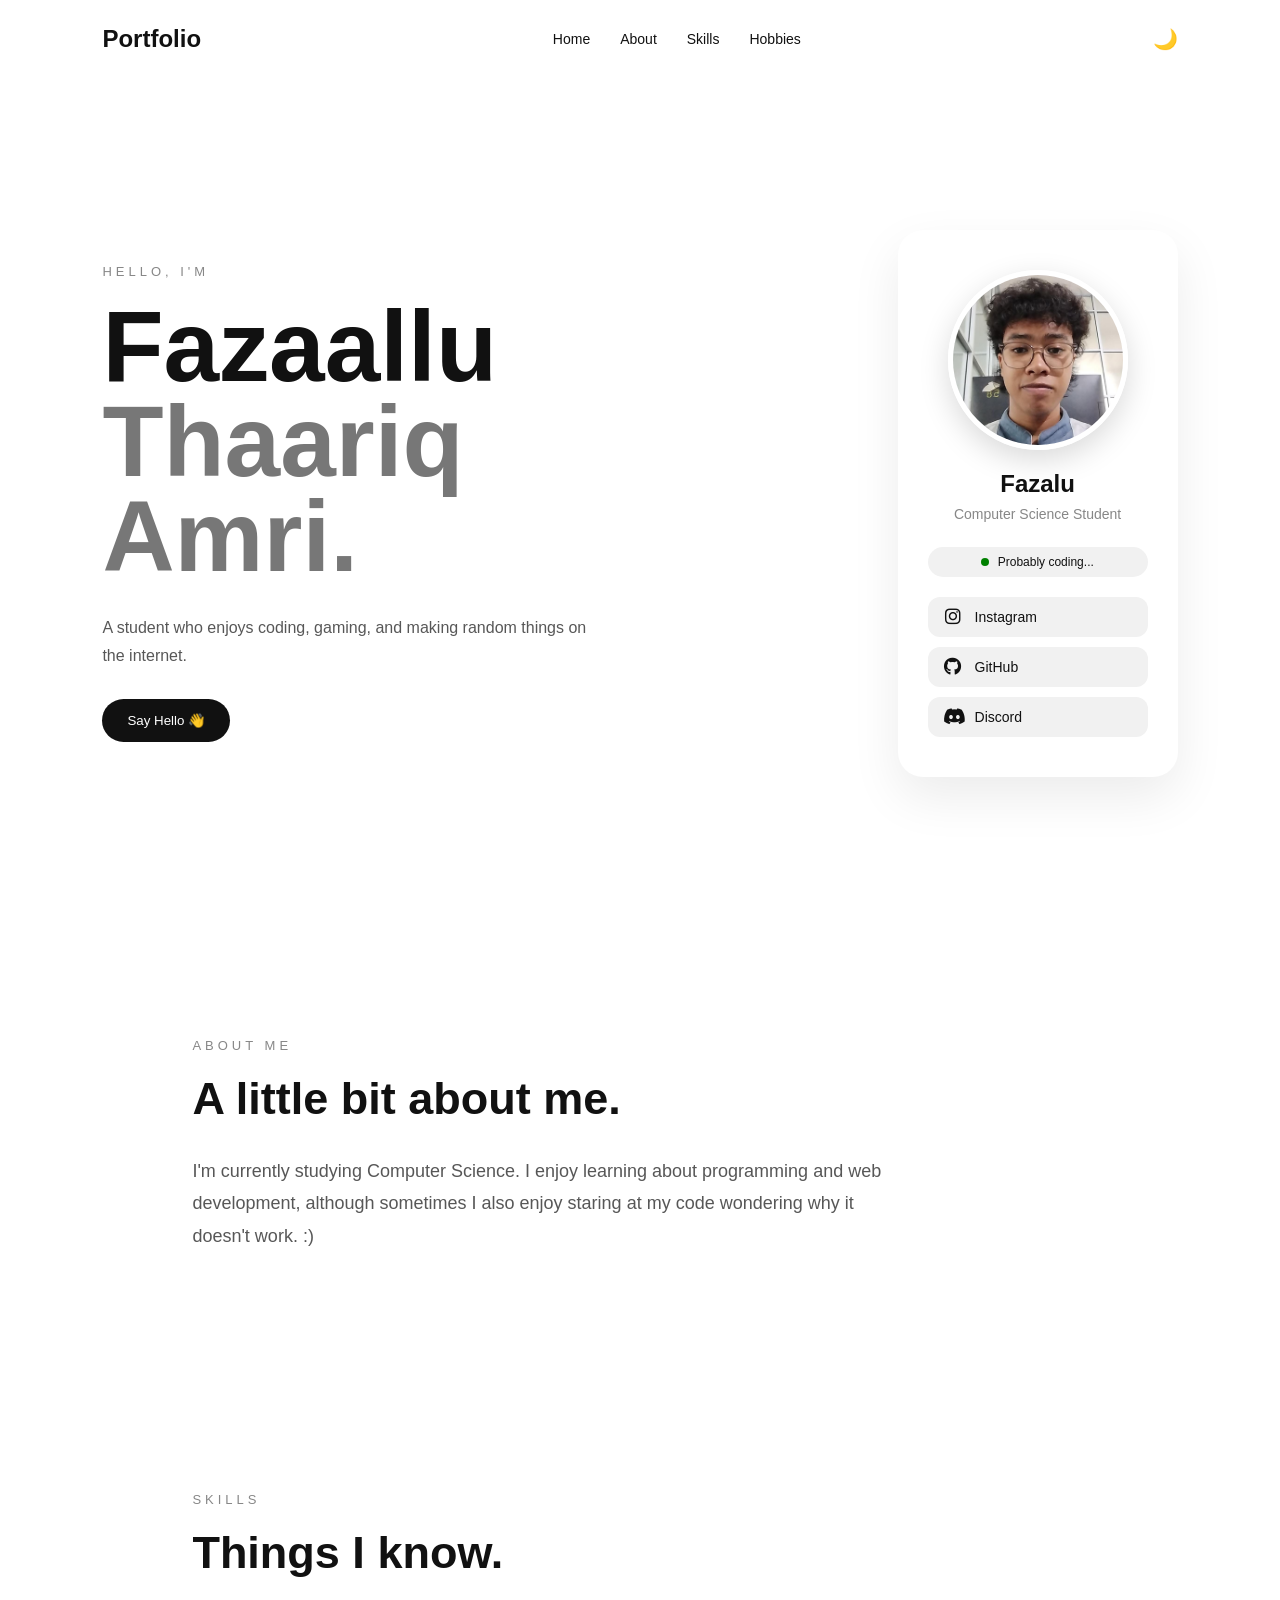
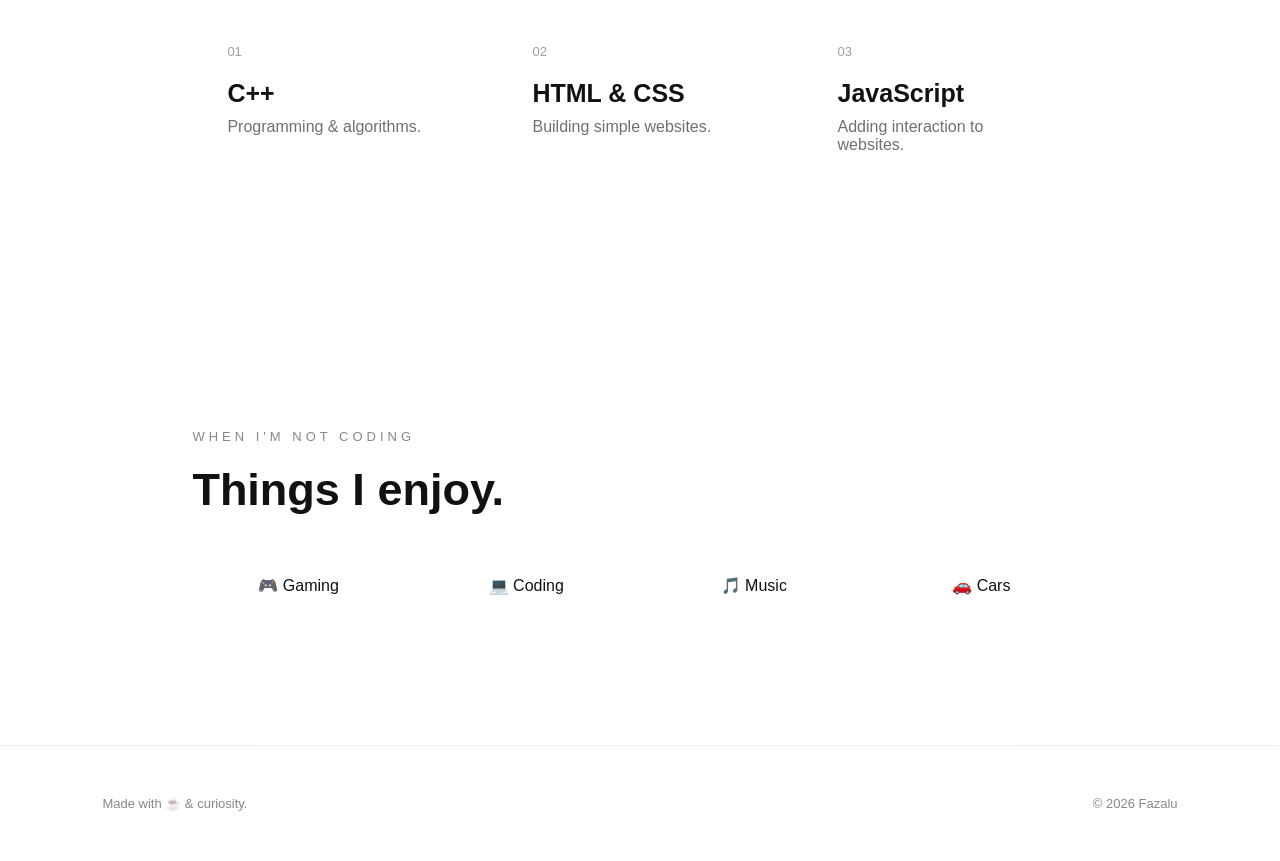
==== index.html @ 047be6ed "Rename kocak.html to index.html" ====
<<!DOCTYPE html>
<html lang="en">
<head>
    <meta charset="UTF-8">
    <meta name="viewport" content="width=device-width, initial-scale=1.0">
    <title>Fazalu | Personal Profile</title>

    <link rel="stylesheet" href="style.css">

    <link rel="stylesheet" href="https://cdnjs.cloudflare.com/ajax/libs/font-awesome/6.5.2/css/all.min.css">
</head>
<body>

    <nav>
        <h2>Portfolio</h2>

        <div class="nav-links">
            <a href="#home">Home</a>
            <a href="#about">About</a>
            <a href="#skills">Skills</a>
            <a href="#hobbies">Hobbies</a>
        </div>

        <button id="themeButton">🌙</button>
    </nav>


    <section id="home" class="hero">

        <div class="hero-text">
            <p class="small-text">HELLO, I'M</p>

            <h1>Fazaallu<br>
                <span>Thaariq Amri.</span>
            </h1>

            <p>
                A student who enjoys coding, gaming,
                and making random things on the internet.
            </p>

            <button class="hello-button" onclick="sayHello()">
                Say Hello 👋
            </button>
        </div>

        <div class="profile-card">
            <div class="avatar">
                <img src = "fotoku.jpeg" alt="Foto saya" class = "profile-photo">
            </div>

            <h3>Fazalu</h3>
            <p>Computer Science Student</p>

            <div class="status">
                <span></span> Probably coding...
            </div>

            <div class="social-links">
                <a href="https://instagram.com/fzluthriq" target="_blank">
                    <i class="fa-brands fa-instagram"></i>
                    <span>Instagram</span>
                </a>

                <a href="https://github.com/FazaalluThaariqAmri" target="_blank">
                    <i class="fa-brands fa-github"></i>
                    <span>GitHub</span>
                </a>

                <a href="https://discord.com/users/shouldbehansel" target="_blank">
                    <i class="fa-brands fa-discord"></i>
                    <span>Discord</span>
                </a>
            </div>

    </section>


    <section id="about" class="section">

        <p class="small-text">ABOUT ME</p>
        <h2>A little bit about me.</h2>

        <p class="description">
            I'm currently studying Computer Science.
            I enjoy learning about programming and web development,
            although sometimes I also enjoy staring at my code
            wondering why it doesn't work. :)
        </p>

    </section>


    <section id="skills" class="section">

        <p class="small-text">SKILLS</p>
        <h2>Things I know.</h2>

        <div class="cards">

            <div class="card">
                <span>01</span>
                <h3>C++</h3>
                <p>Programming & algorithms.</p>
            </div>

            <div class="card">
                <span>02</span>
                <h3>HTML & CSS</h3>
                <p>Building simple websites.</p>
            </div>

            <div class="card">
                <span>03</span>
                <h3>JavaScript</h3>
                <p>Adding interaction to websites.</p>
            </div>

        </div>

    </section>


    <section id="hobbies" class="section">

        <p class="small-text">WHEN I'M NOT CODING</p>
        <h2>Things I enjoy.</h2>

        <div class="hobbies">

            <div>🎮 Gaming</div>
            <div>💻 Coding</div>
            <div>🎵 Music</div>
            <div>🚗 Cars</div>

        </div>

    </section>


    <footer>
        <p>Made with ☕ & curiosity.</p>
        <p>© 2026 Fazalu</p>
    </footer>


    <script src="script.js"></script>

</body>
</html>
---- style.css ----
* {
    margin: 0;
    padding: 0;
    box-sizing: border-box;
    scroll-behavior: smooth;
}

body {
    font-family: Arial, sans-serif;
    background: #ffffff;
    color: #111;
    transition: 0.3s;
}


/* NAVBAR */

nav {
    width: 100%;
    padding: 25px 8%;

    display: flex;
    align-items: center;
    justify-content: space-between;

    position: fixed;
    top: 0;

    background: #ffffff;
    backdrop-filter: blur(10px);

    z-index: 100;
}

nav h2 {
    font-size: 24px;
}

.nav-links {
    display: flex;
    gap: 30px;
}

.nav-links a {
    color: inherit;
    text-decoration: none;
    font-size: 14px;
}

.nav-links a:hover {
    opacity: 0.5;
}

#themeButton {
    border: none;
    background: transparent;
    font-size: 20px;
    cursor: pointer;
}


/* HERO */

.hero {
    min-height: 100vh;

    padding: 150px 8% 80px;

    display: flex;
    align-items: center;
    justify-content: space-between;

    gap: 50px;
}

.hero-text {
    max-width: 600px;
}

.small-text {
    font-size: 13px;
    letter-spacing: 4px;
    opacity: 0.5;
    margin-bottom: 20px;
}

.hero h1 {
    font-size: clamp(50px, 8vw, 100px);
    line-height: 0.95;
    margin-bottom: 30px;
}

.hero h1 span {
    color: #777;
}

.hero-text > p:not(.small-text) {
    max-width: 500px;
    line-height: 1.7;
    opacity: 0.7;
}


/* BUTTON */

.hello-button {
    margin-top: 30px;

    padding: 14px 25px;

    border: none;
    border-radius: 30px;

    background: #111;
    color: white;

    cursor: pointer;

    transition: 0.3s;
}

.hello-button:hover {
    transform: translateY(-3px);
}


/* PROFILE CARD */

.profile-card {
    width: 280px;

    padding: 40px 30px;

    text-align: center;

    background: white;

    border-radius: 25px;

    box-shadow: 0 20px 50px rgba(0, 0, 0, 0.08);

    transition: 0.3s;
}

.profile-card:hover {
    transform: translateY(-10px) rotate(1deg);
}

.profile-photo {
    width: 180px;
    height: 180px;

    object-fit: cover;
    border-radius: 50%;

    margin-bottom: 20px;

    border: 5px solid white;

    box-shadow: 0 10px 30px rgba(0, 0, 0, 0.15);
}

.profile-card h3 {
    font-size: 24px;
    margin-bottom: 8px;
}

.profile-card > p {
    opacity: 0.5;
    font-size: 14px;
}

.status {
    margin-top: 25px;

    padding: 8px;

    border-radius: 20px;

    background: #f1f1f1;

    font-size: 12px;
}

.status span {
    display: inline-block;

    width: 8px;
    height: 8px;

    border-radius: 50%;

    background: green;

    margin-right: 5px;
}


/* SECTIONS */

.section {
    padding: 120px 8%;
    max-width: 1100px;
    margin: auto;
}

.section h2 {
    font-size: 45px;
    margin-bottom: 30px;
}

.description {
    max-width: 700px;

    font-size: 18px;
    line-height: 1.8;

    opacity: 0.7;
}


/* SKILLS */

.cards {
    display: grid;
    grid-template-columns: repeat(3, 1fr);
    gap: 20px;
}

.card {
    background: white;

    padding: 35px;

    border-radius: 20px;

    transition: 0.3s;
}

.card:hover {
    transform: translateY(-8px);
}

.card span {
    opacity: 0.4;
    font-size: 13px;
}

.card h3 {
    margin: 20px 0 10px;
    font-size: 25px;
}

.card p {
    opacity: 0.6;
}


/* HOBBIES */

.hobbies {
    display: grid;
    grid-template-columns: repeat(4, 1fr);
    gap: 15px;
}

.hobbies div {
    padding: 30px 20px;

    text-align: center;

    background: white;

    border-radius: 15px;

    transition: 0.3s;
}

.hobbies div:hover {
    transform: scale(1.05);
}


/* FOOTER */

footer {
    padding: 50px 8%;

    display: flex;
    justify-content: space-between;

    border-top: 1px solid #ddd;

    opacity: 0.5;
    font-size: 13px;
}


/* DARK MODE */

body.dark {
    background: #111;
    color: #eee;
}

body.dark nav {
    background: rgba(17, 17, 17, 0.8);
}

body.dark .profile-card,
body.dark .card,
body.dark .hobbies div {
    background: #1c1c1c;
}

body.dark .avatar {
    background: #1c1c1c;
}
body.dark .hello-button {
    background: #ffffff;
    color: #111;
}

body.dark .status {
    background: #292929;
}

body.dark footer {
    border-color: #333;
}


/* MOBILE */

@media (max-width: 700px) {

    .nav-links {
        display: none;
    }

    .hero {
        flex-direction: column;
        justify-content: center;
        text-align: center;
    }

    .hero-text > p:not(.small-text) {
        margin: auto;
    }

    .cards {
        grid-template-columns: 1fr;
    }

    .hobbies {
        grid-template-columns: repeat(2, 1fr);
    }

    footer {
        flex-direction: column;
        gap: 10px;
    }

}

.social-links {
    display: flex;
    flex-direction: column;
    gap: 10px;
    margin-top: 20px;
}

.social-links a {
    display: flex;
    align-items: center;
    gap: 12px;

    padding: 11px 15px;

    border-radius: 12px;

    background: #f1f1f1;

    color: #111;

    text-decoration: none;

    font-size: 14px;

    transition: 0.3s;
}

.social-links a i {
    width: 20px;
    text-align: center;
    font-size: 18px;
}

.social-links a:hover {
    transform: translateX(5px);
    background: #ddd;
}

body.dark .social-links a {
    background: #292929;
    color: #eee;
}

body.dark .social-links a:hover {
    background: #333;
}
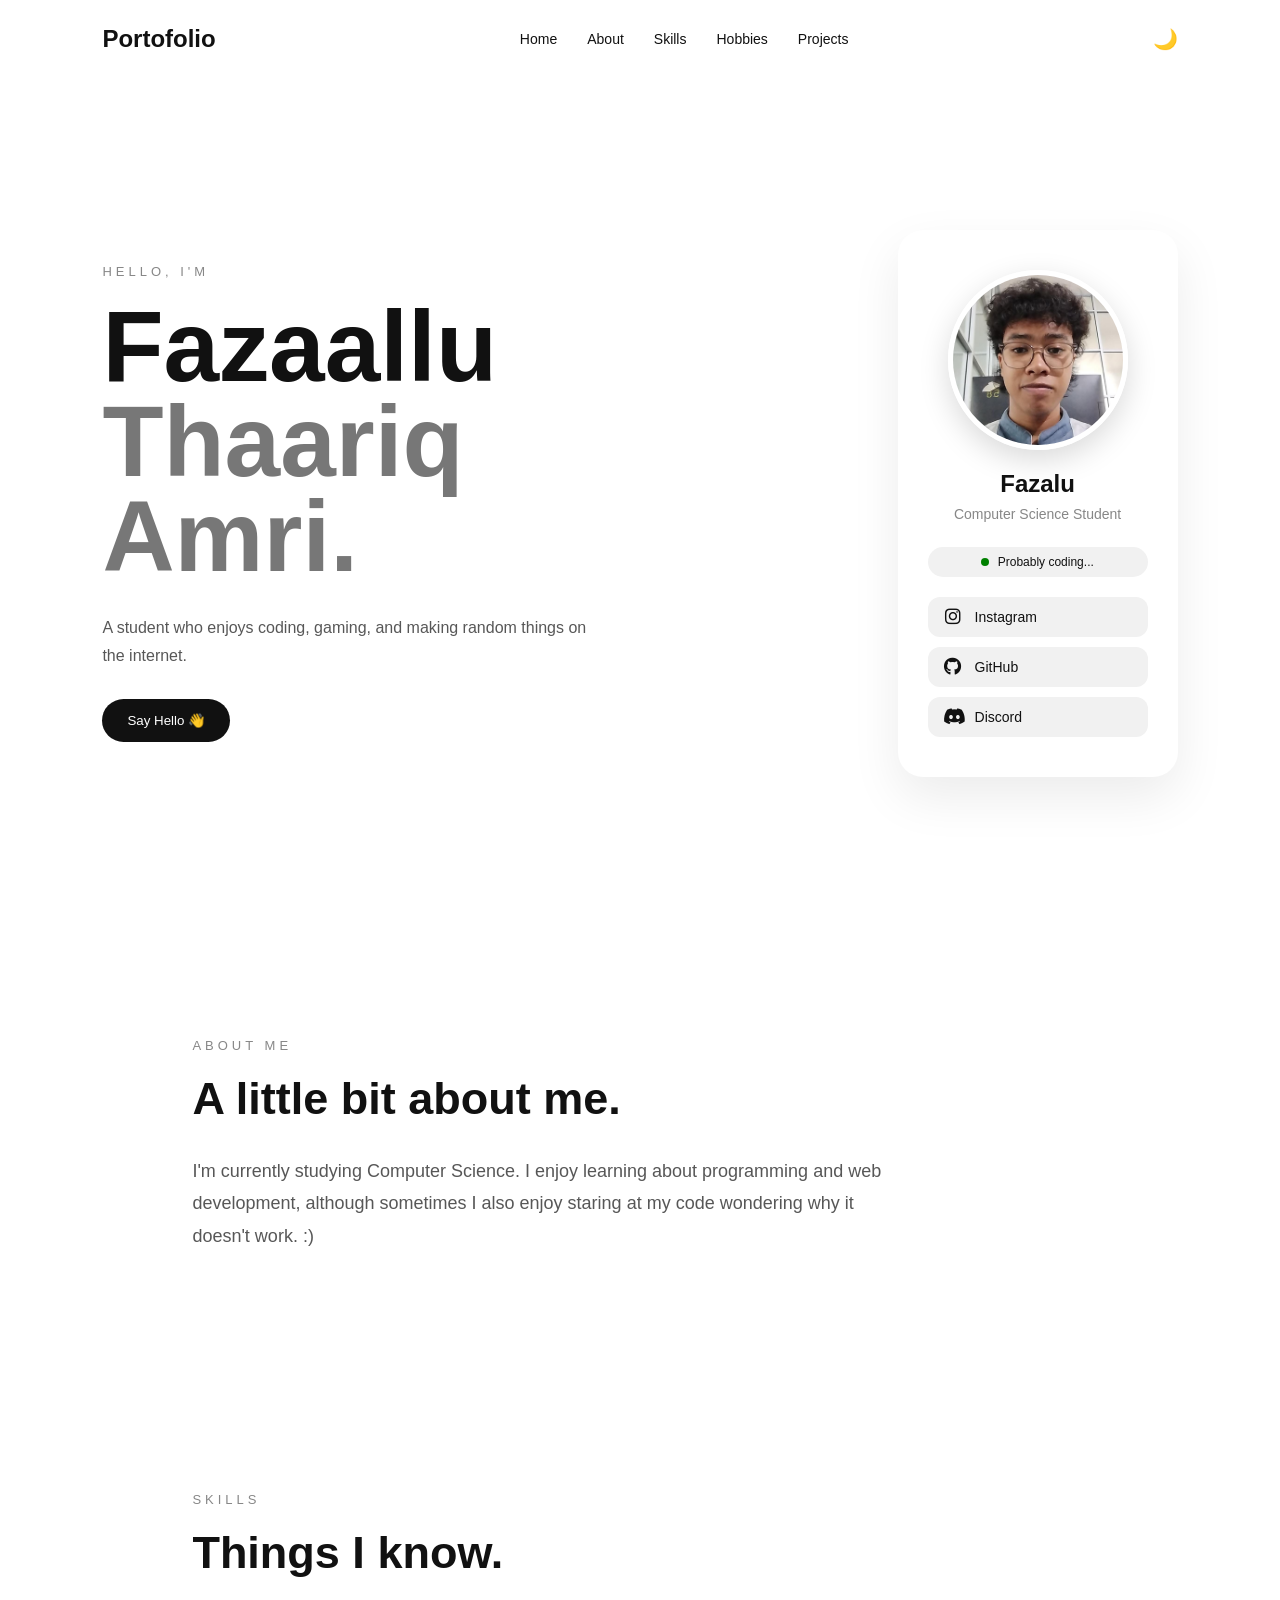
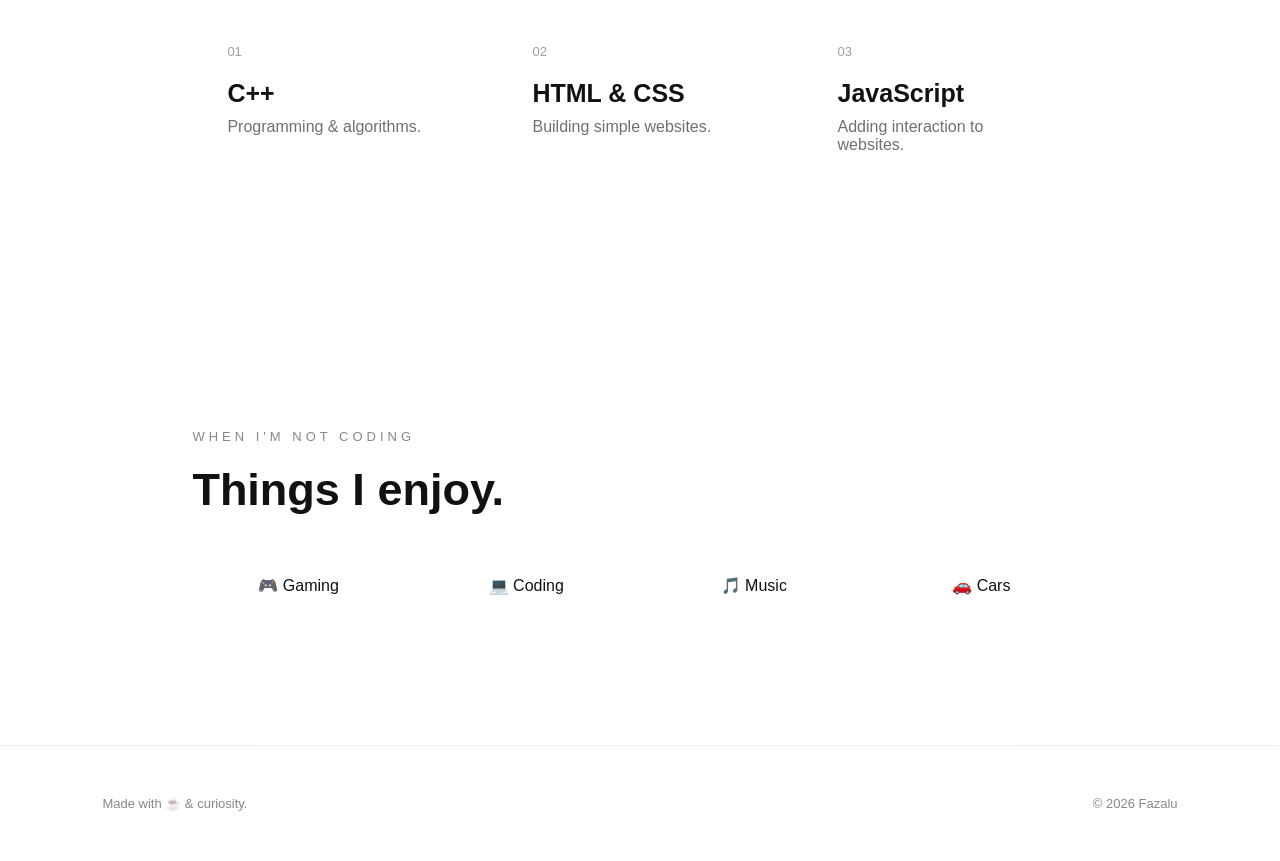
==== commit 9487d367: "Update navigation to include Projects link Added a link to the Projects page in the navigation." ====
--- a/index.html
+++ b/index.html
@@ -12,13 +12,14 @@
 <body>
 
     <nav>
-        <h2>Portfolio</h2>
+        <h2>Portofolio</h2>
 
         <div class="nav-links">
             <a href="#home">Home</a>
             <a href="#about">About</a>
             <a href="#skills">Skills</a>
             <a href="#hobbies">Hobbies</a>
+            <a href="projects.html">Projects</a>
         </div>
 
         <button id="themeButton">🌙</button>
--- a/style.css
+++ b/style.css
@@ -408,4 +408,127 @@
 
 body.dark .social-links a:hover {
     background: #333;
-}+}
+
+/* PROJECTS PAGE */
+
+.projects-hero {
+    padding: 160px 8% 40px;
+    max-width: 1100px;
+    margin: auto;
+}
+
+.projects-hero h1 {
+    font-size: clamp(40px, 6vw, 64px);
+    line-height: 1;
+    margin-bottom: 20px;
+}
+
+.projects-hero .description {
+    max-width: 600px;
+}
+
+.projects-section {
+    padding-top: 40px;
+}
+
+.project-grid {
+    display: grid;
+    grid-template-columns: repeat(3, 1fr);
+    gap: 20px;
+}
+
+.project-card {
+    background: white;
+    border-radius: 20px;
+    overflow: hidden;
+    transition: 0.3s;
+}
+
+.project-card:hover {
+    transform: translateY(-8px);
+}
+
+.project-thumb {
+    height: 140px;
+
+    display: flex;
+    align-items: center;
+    justify-content: center;
+
+    background: #f1f1f1;
+    font-size: 34px;
+    opacity: 0.5;
+}
+
+.project-body {
+    padding: 30px;
+}
+
+.project-body h3 {
+    font-size: 22px;
+    margin-bottom: 10px;
+}
+
+.project-body p {
+    opacity: 0.65;
+    line-height: 1.6;
+    font-size: 14px;
+    margin-bottom: 18px;
+}
+
+.tags {
+    display: flex;
+    flex-wrap: wrap;
+    gap: 8px;
+    margin-bottom: 20px;
+}
+
+.tags span {
+    font-size: 12px;
+    padding: 5px 12px;
+    border-radius: 20px;
+    background: #f1f1f1;
+    opacity: 0.7;
+}
+
+.project-links {
+    display: flex;
+    gap: 15px;
+}
+
+.project-links a {
+    display: flex;
+    align-items: center;
+    gap: 6px;
+
+    font-size: 13px;
+    color: inherit;
+    text-decoration: none;
+    opacity: 0.8;
+}
+
+.project-links a:hover {
+    opacity: 1;
+    text-decoration: underline;
+}
+
+body.dark .project-card {
+    background: #1c1c1c;
+}
+
+body.dark .project-thumb {
+    background: #292929;
+}
+
+body.dark .tags span {
+    background: #292929;
+}
+
+@media (max-width: 700px) {
+
+    .project-grid {
+        grid-template-columns: 1fr;
+    }
+
+}
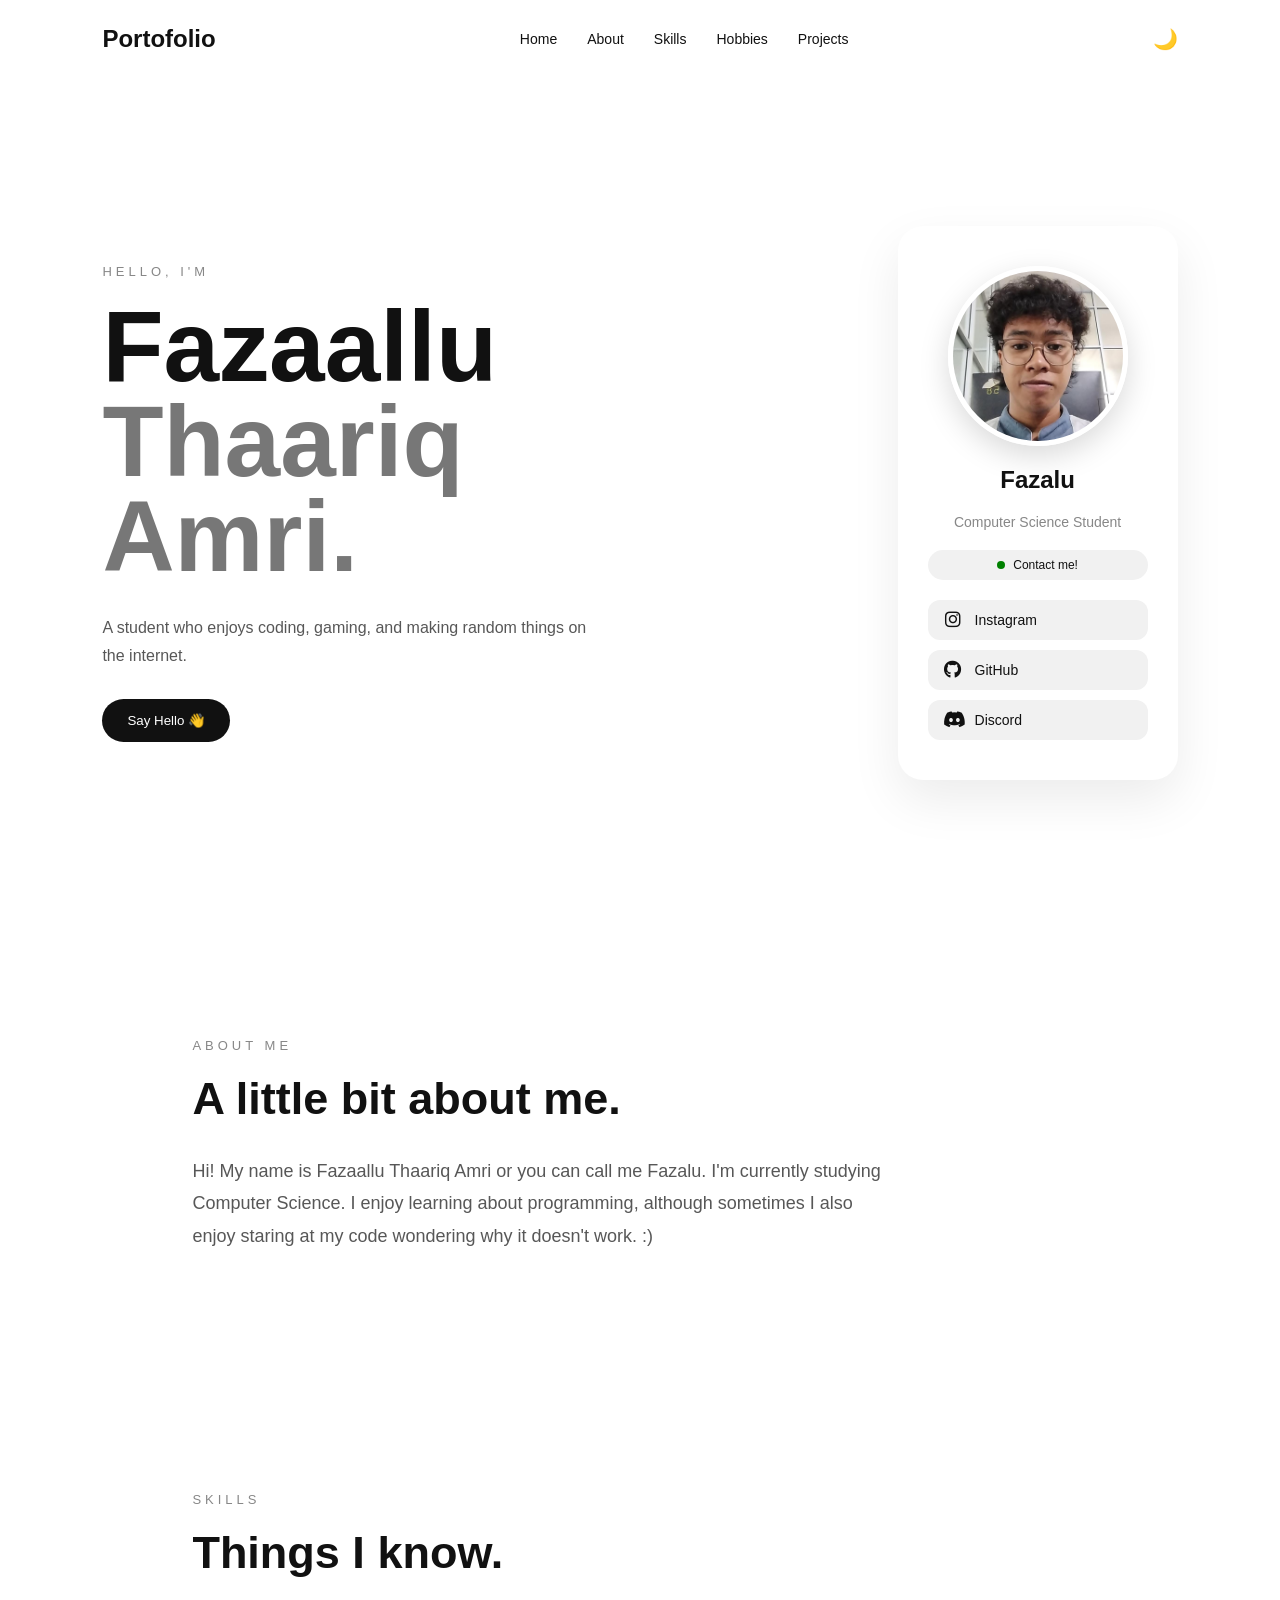
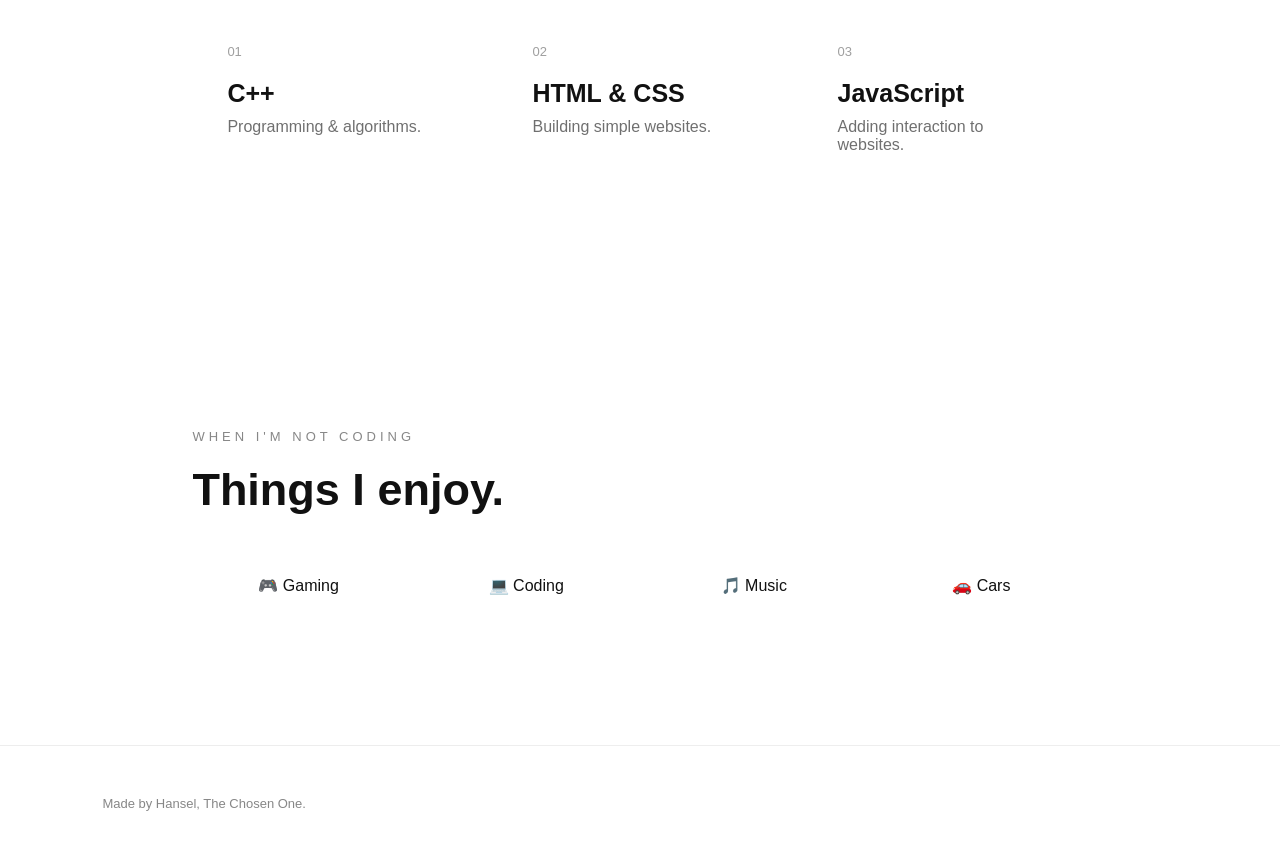
==== commit c5c4efc2: "Modify personal profile details and footer text Updated personal information and social links in the" ====
--- a/index.html
+++ b/index.html
@@ -54,7 +54,7 @@
             <p>Computer Science Student</p>
 
             <div class="status">
-                <span></span> Probably coding...
+                <span></span> Contact me!
             </div>
 
             <div class="social-links">
@@ -83,8 +83,8 @@
         <h2>A little bit about me.</h2>
 
         <p class="description">
-            I'm currently studying Computer Science.
-            I enjoy learning about programming and web development,
+            Hi! My name is Fazaallu Thaariq Amri or you can call me Fazalu. I'm currently studying Computer Science.
+            I enjoy learning about programming,
             although sometimes I also enjoy staring at my code
             wondering why it doesn't work. :)
         </p>
@@ -140,8 +140,7 @@
 
 
     <footer>
-        <p>Made with ☕ & curiosity.</p>
-        <p>© 2026 Fazalu</p>
+        <p>Made by Hansel, The Chosen One.</p>
     </footer>
 
 
--- a/style.css
+++ b/style.css
@@ -140,6 +140,9 @@
     box-shadow: 0 20px 50px rgba(0, 0, 0, 0.08);
 
     transition: 0.3s;
+
+    display: grid;
+    gap: 20px;
 }
 
 .profile-card:hover {
@@ -153,8 +156,6 @@
     object-fit: cover;
     border-radius: 50%;
 
-    margin-bottom: 20px;
-
     border: 5px solid white;
 
     box-shadow: 0 10px 30px rgba(0, 0, 0, 0.15);
@@ -162,7 +163,6 @@
 
 .profile-card h3 {
     font-size: 24px;
-    margin-bottom: 8px;
 }
 
 .profile-card > p {
@@ -171,8 +171,6 @@
 }
 
 .status {
-    margin-top: 25px;
-
     padding: 8px;
 
     border-radius: 20px;
@@ -180,19 +178,20 @@
     background: #f1f1f1;
 
     font-size: 12px;
+
+    display: flex;
+    align-items: center;
+    justify-content: center;
+    gap: 8px;
 }
 
 .status span {
-    display: inline-block;
-
     width: 8px;
     height: 8px;
 
     border-radius: 50%;
 
     background: green;
-
-    margin-right: 5px;
 }
 
 
@@ -274,6 +273,10 @@
     border-radius: 15px;
 
     transition: 0.3s;
+
+    display: flex;
+    align-items: center;
+    justify-content: center;
 }
 
 .hobbies div:hover {
@@ -367,7 +370,6 @@
     display: flex;
     flex-direction: column;
     gap: 10px;
-    margin-top: 20px;
 }
 
 .social-links a {
@@ -443,6 +445,9 @@
     border-radius: 20px;
     overflow: hidden;
     transition: 0.3s;
+
+    display: flex;
+    flex-direction: column;
 }
 
 .project-card:hover {
@@ -463,6 +468,10 @@
 
 .project-body {
     padding: 30px;
+
+    display: flex;
+    flex-direction: column;
+    flex: 1;
 }
 
 .project-body h3 {
@@ -495,6 +504,8 @@
 .project-links {
     display: flex;
     gap: 15px;
+
+    margin-top: auto;
 }
 
 .project-links a {
